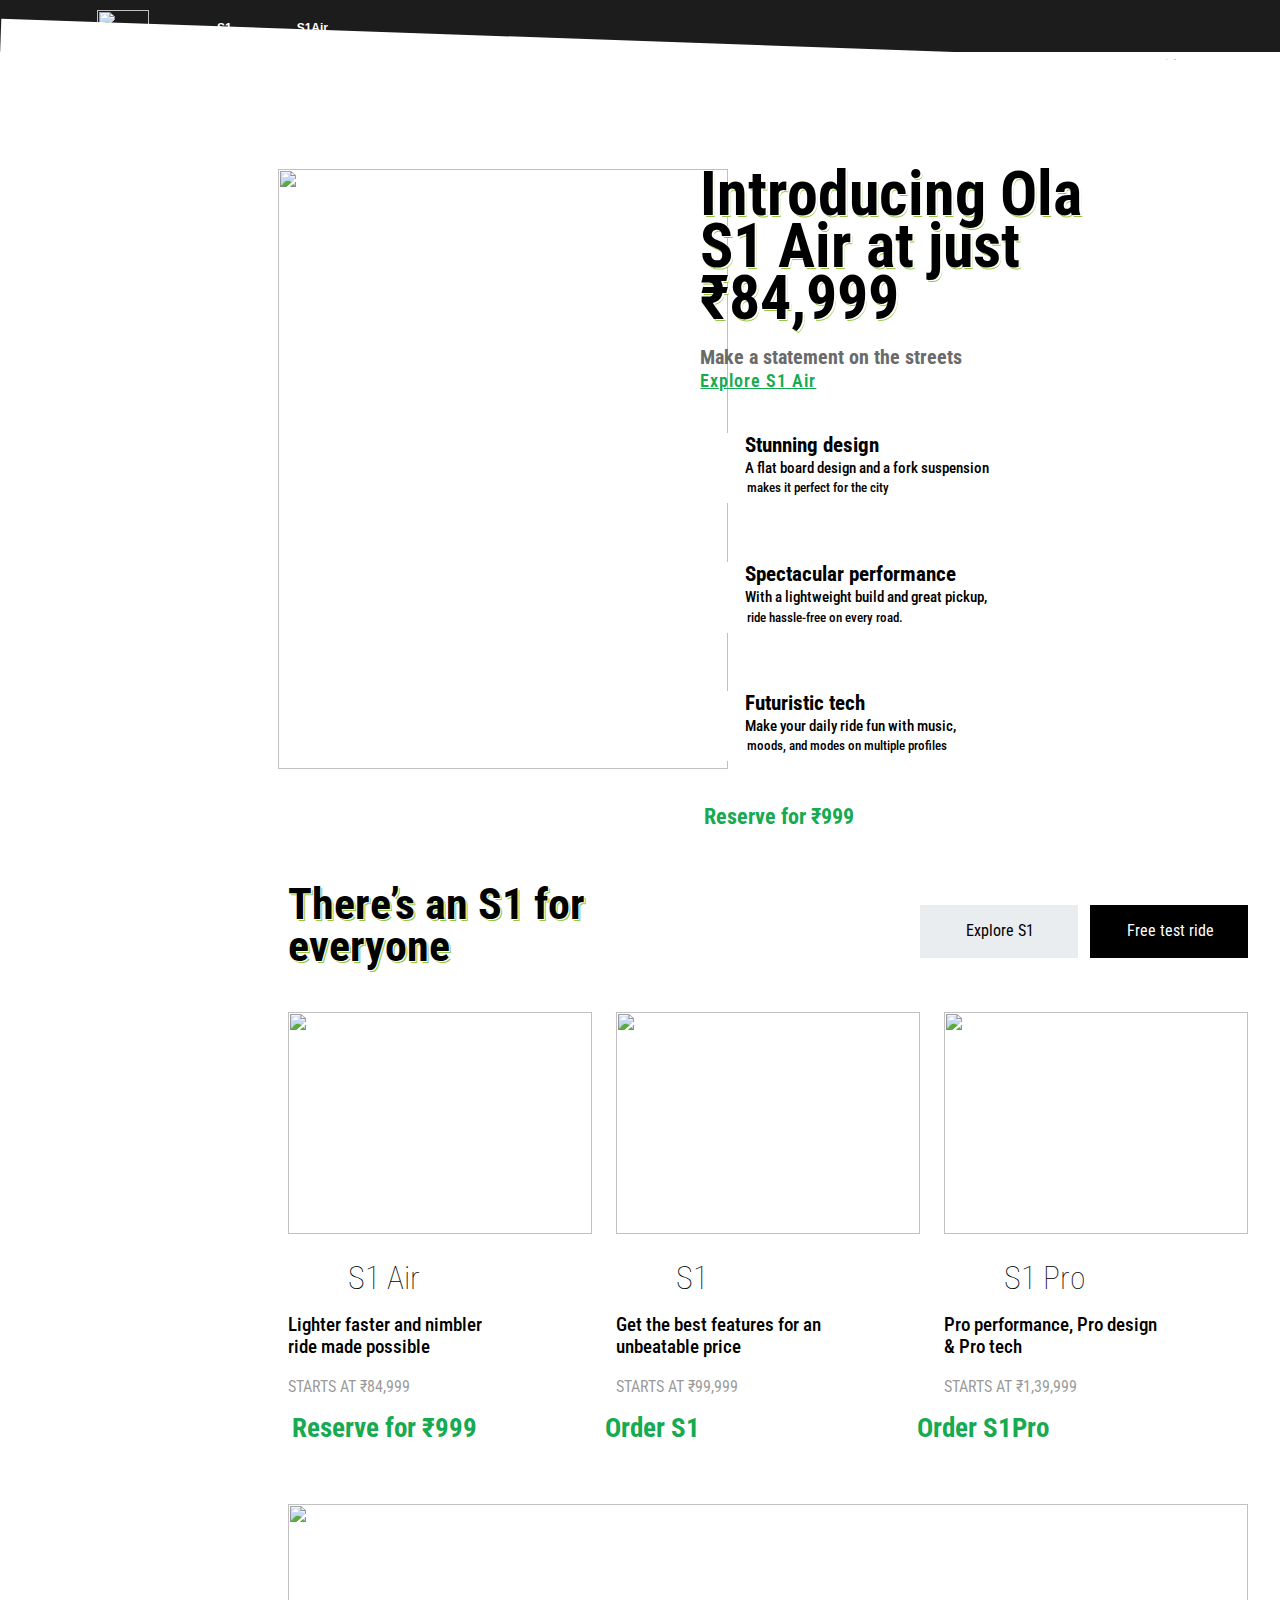
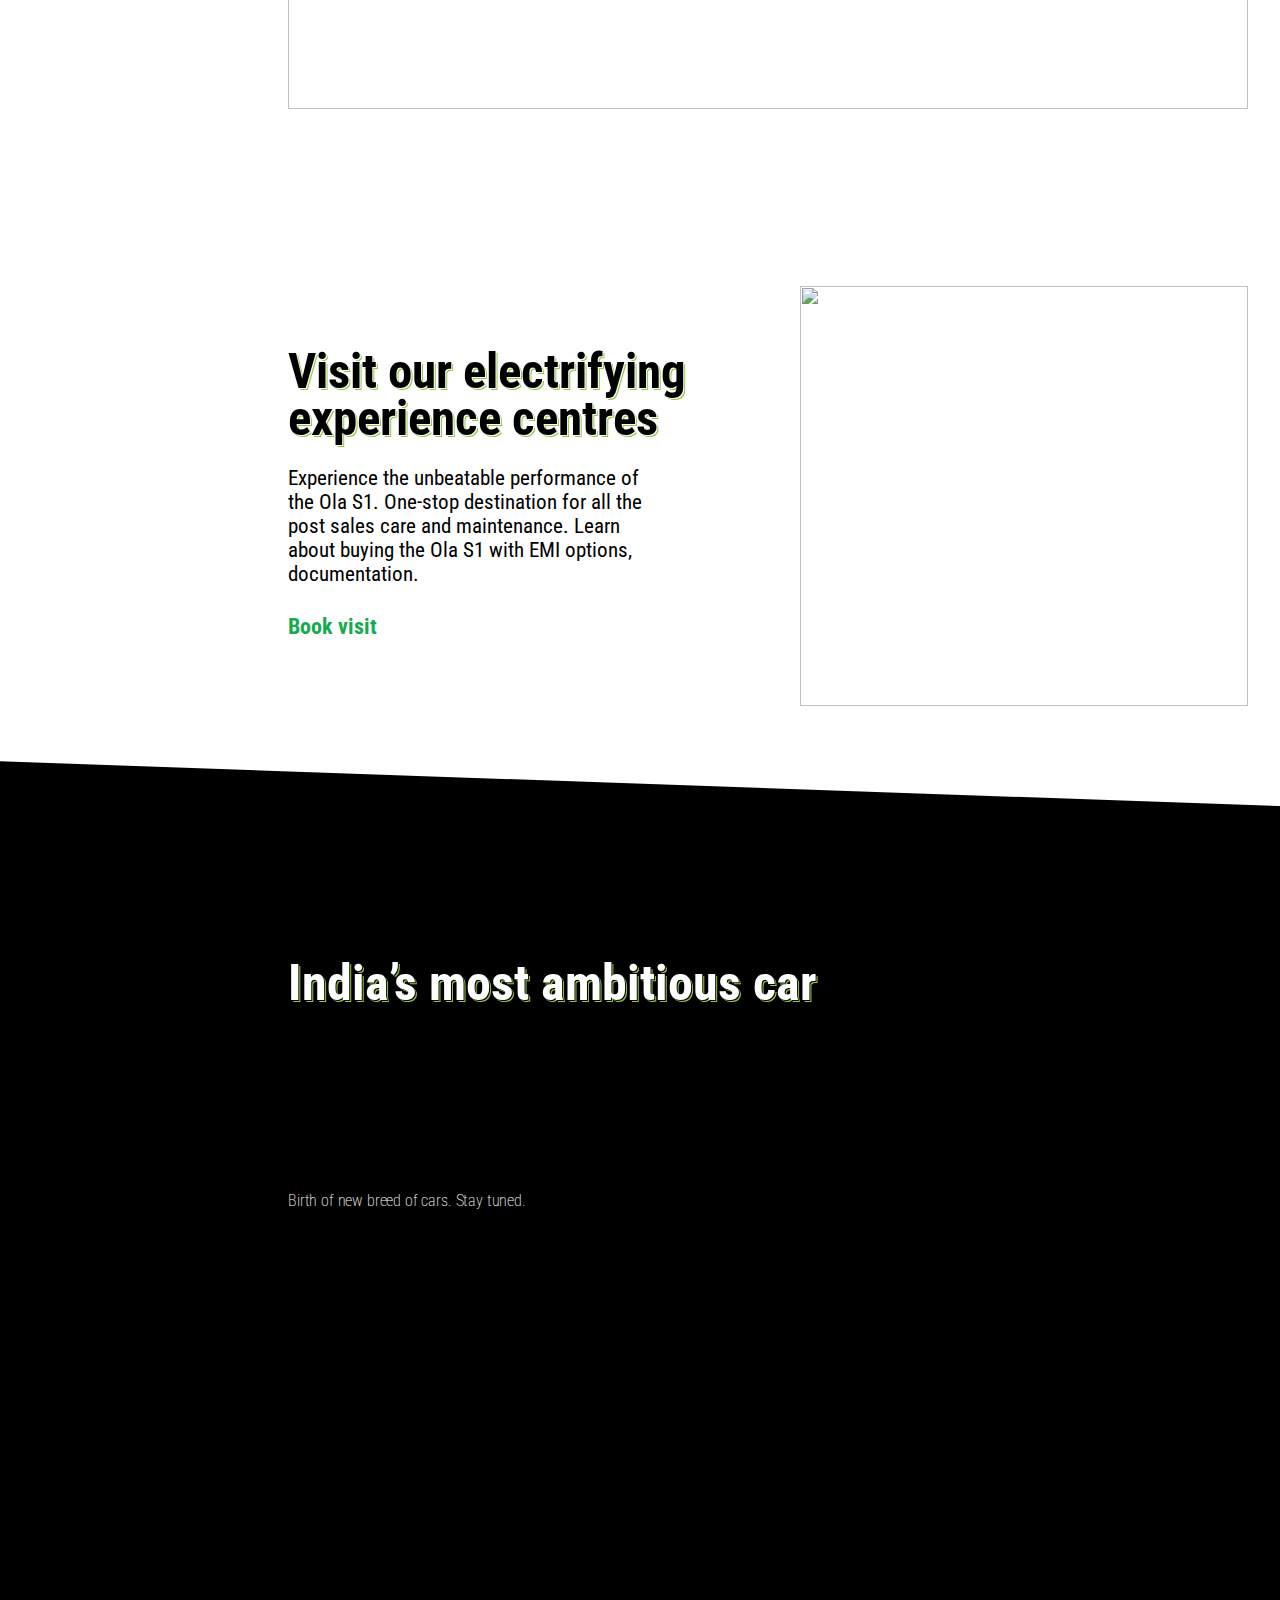
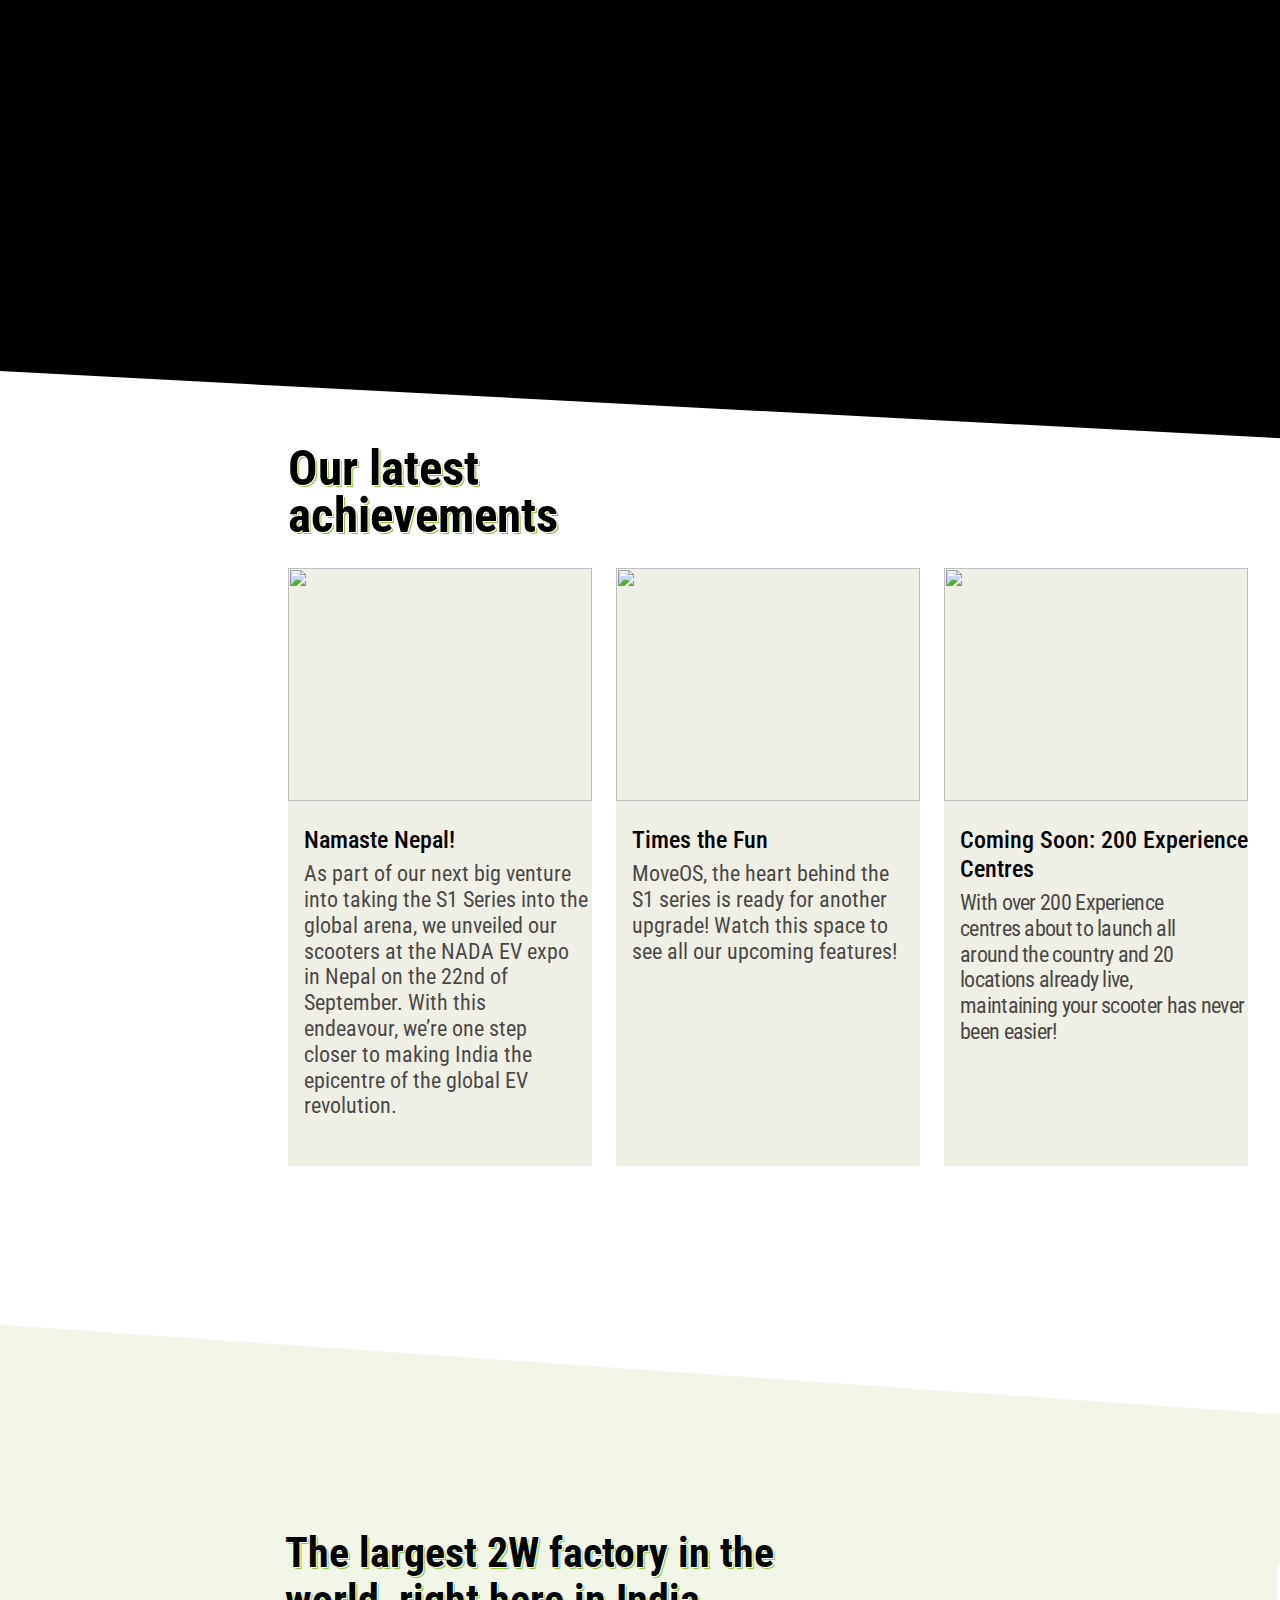
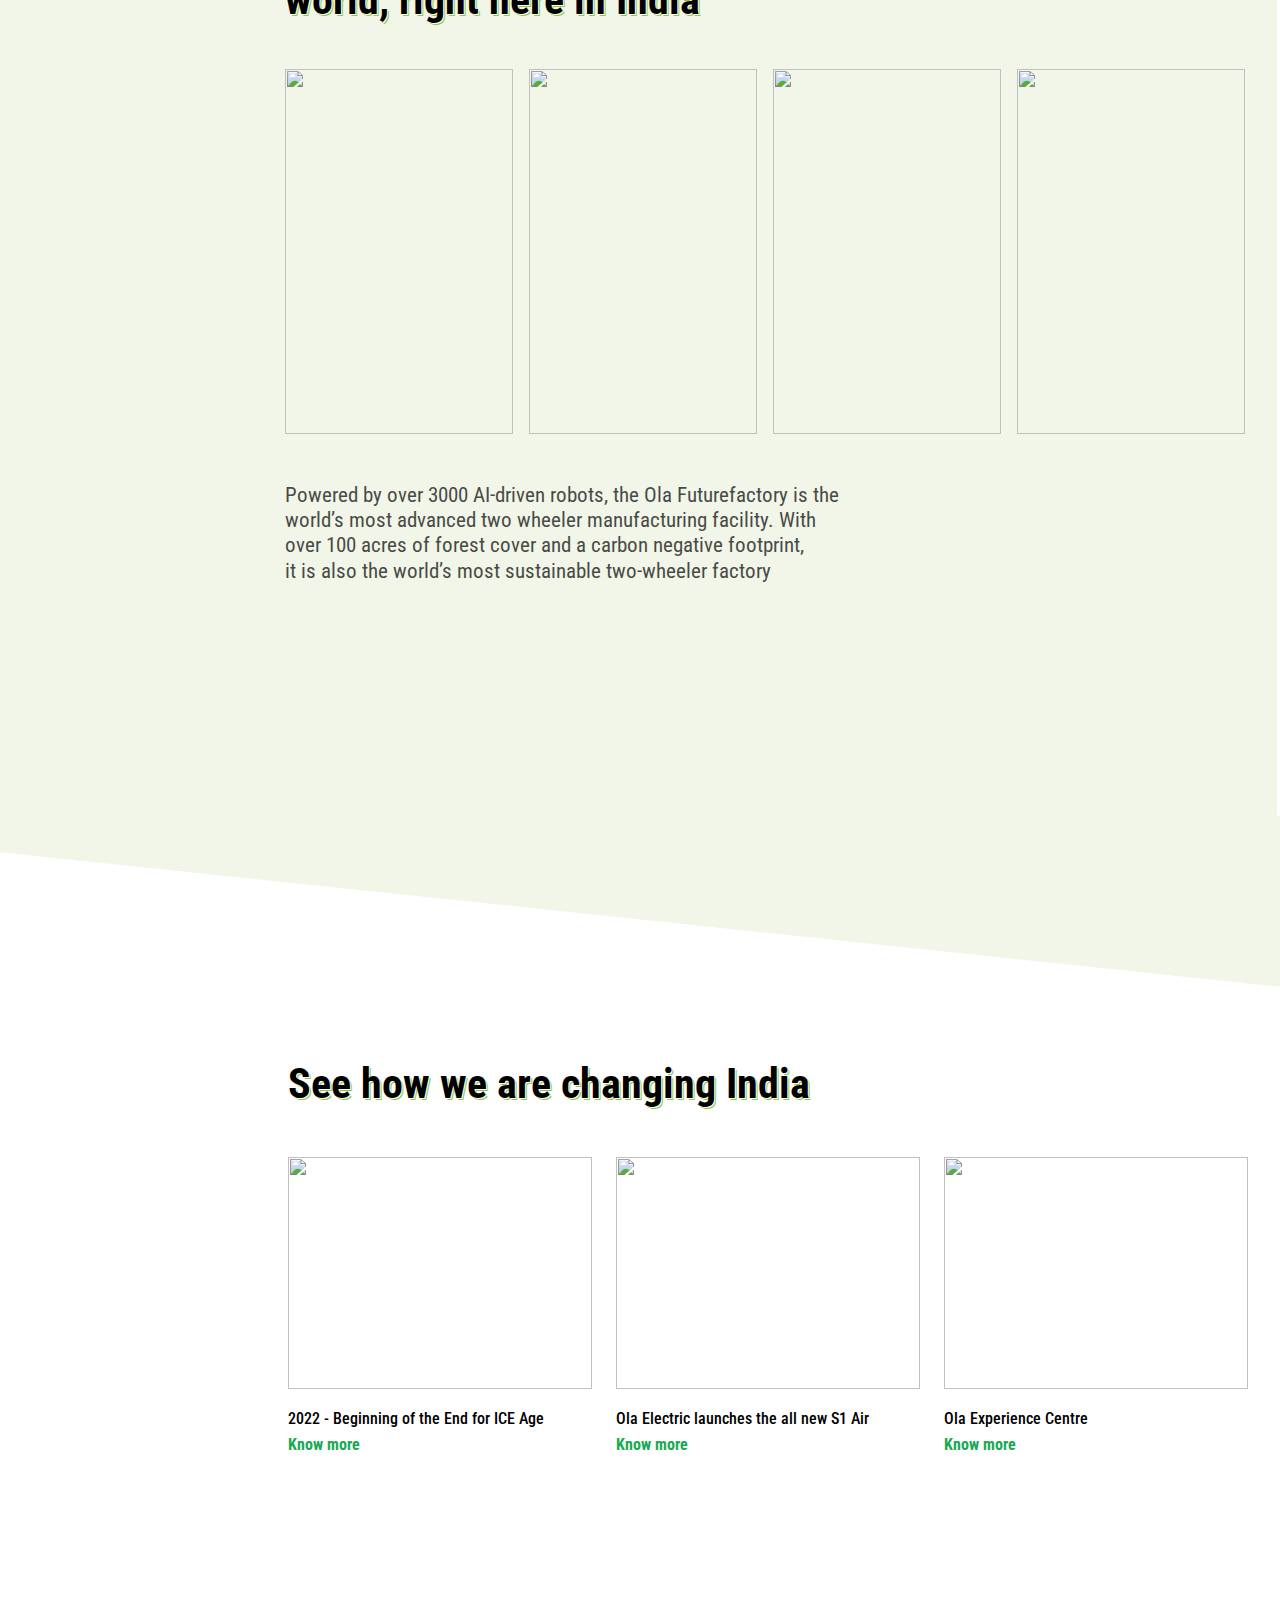
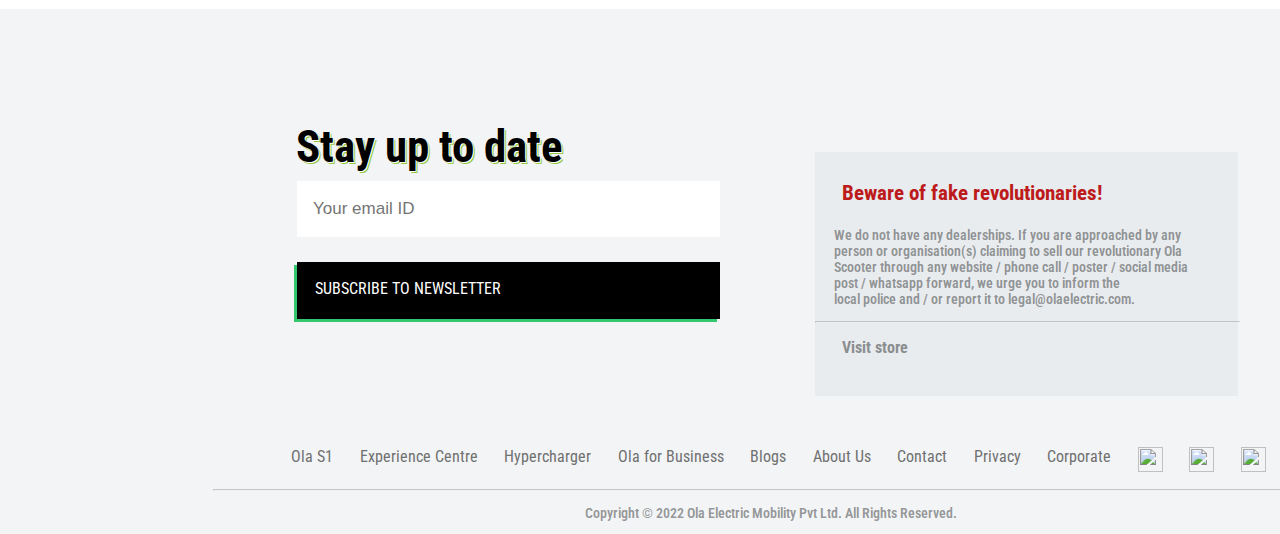
==== index.html @ 6c06d711 "Update and rename website.html to index.html" ====
<!DOCTYPE html>
<html lang="en">
<head>
    <meta charset="UTF-8">
    <meta http-equiv="X-UA-Compatible" content="IE=edge">
    <meta name="viewport" content="width=device-width, initial-scale=1.0">
    <title>Ola Electric:cloned</title>
    <link rel="icon" type="image/x-icon" href="https://olaelectric.com/favicon.png">
    <link rel="stylesheet" href="styles.css">
    <link rel="preconnect" href="https://fonts.googleapis.com"><link rel="preconnect" href="https://fonts.gstatic.com" crossorigin><link href="https://fonts.googleapis.com/css2?family=Roboto+Condensed&display=swap" rel="stylesheet">

</head>
<body>
    <div class="header">
        <div class="headright">
            <div class="logo">
                <img id="logoimg" src="https://d34kmefuuy0be0.cloudfront.net/ev_assets/ola_logo_light_f6fa846589.svg" alt="">
            </div>
            <div class="variant">
                <div class="s1">
                        <button class="bts1">S1</button>
                </div>
                <div class="s1air">
                    <button class="bts1air" >S1Air</button>
                </div>

            </div>
        </div>
        <div class="hdleft">
            <div>
                <div class="rightbtns">
                    <button class="expbutton">Experience Centre </button>
                    <button class="tstridebt">Free test ride </button>
                </div>
                <div class="imgslctdiv">
                    <img class="imgslct" src="https://d34kmefuuy0be0.cloudfront.net/ev_assets/Hamburger_scrolled_state_fcaa77310b.svg" alt="">
                </div>
            </div>
         </div>
    </div>
    <section>
            <div class="mainimgdiv">
                <img id="mainimg" src="https://cdn.olaelectric.com/sites/evdp/pages/gen2/gen2_banner_v3.webp" alt="">
            </div>
   </section>
            <div class="witblock">
                <div class="whitecurve">
                </div>
            </div>

   <section class="ftrscn">

            <div class="featureimg">
                  <img class="imgs1" src="https://d34kmefuuy0be0.cloudfront.net/ev_assets/image_28221_bce59aaee4.webp" alt="">
            </div>

            <div class="ftrcontents">
                <div class="ftrctnthd">
                    <h1>Introducing Ola S1 Air at just ₹84,999</h1>
                </div>
                <div class="quotediv">
                    <h3 class="quote">Make a statement on the streets</h3>
                </div>
                <div class="expdiv">
                    <a class="exp" href="">Explore S1 Air</a>
                </div>
                <div class="divstun">
                    <h3 class="stun">Stunning design</h3>
                    <h5 class="stun1">A flat board design and a fork suspension</h5>
                    <h5 class="stun2">makes it perfect for the city</h5>
                </div>
                <div class="divspec">
                    <h3 class="stun">Spectacular performance</h3>
                    <h5 class="stun1">With a lightweight build and great pickup,</h5>
                    <h5 class="stun2">ride hassle-free on every road.</h5>
                </div>
                <div class="divfut">
                    <h3 class="stun">Futuristic tech</h3>
                    <h5 class="stun1">Make your daily ride fun with music,</h5>
                    <h5 class="stun2">moods, and modes on multiple profiles</h5>
                </div>
                <h3 class="rsrv">Reserve for ₹999</h3>
                <img class="arr" src="https://olaelectric.com/_next/static/media/RightArrowGreen.343ade74.svg" alt="">
            </div>
   </section>

    <div class="space"></div>
    <section>
        <div class="allmodels">
            <div class="allmdup">
                <div class="allmodhd">
                    <h1 class="allmdh1">There’s an S1 for
                        everyone</h1>
                </div>
                <div class="allmdbtns">
                    <div class="exbtn"><p class="expp">Explore S1</p></div>
                    <div class="frbtn"><p class="frp">Free test ride</p></div>
                </div>
            </div>  
                <div class="allmodsec">
                   <div class="s11">
                        <img class="s11img" src="https://d34kmefuuy0be0.cloudfront.net/ev_assets/compare_Full_S1_Air_f61b4e7fcd.webp" alt="">
                        <img style="float: left; margin-top: 24px;" src="https://d34kmefuuy0be0.cloudfront.net/ev_assets/logo_dark_70760c0b6a.svg" alt="">
                        <h1 style="margin-left: 60px;font-weight: 100;font-family: 'Roboto Condensed', sans-serif;font-style: normal;">S1 Air</h1>
                        <h3 style="font-family:'Roboto Condensed', sans-serif;font-style: normal;margin-top: -5px;font-weight: 500;">Lighter faster and nimbler <br> ride made possible</h3>
                        <p style="opacity: .4;">STARTS AT ₹84,999</p>
                   </div> 
                   <div class="s12">
                            <img class="s12img" src="https://d34kmefuuy0be0.cloudfront.net/ev_assets/optimised-images/Ola_S1_ccad4fef85%201.webp" alt="">
                            <img style=" float: left; margin-top: 24px;" src="https://d34kmefuuy0be0.cloudfront.net/ev_assets/logo_dark_70760c0b6a.svg" alt="">
                            <h1 style="margin-left: 60px;font-weight: 100;font-family: 'Roboto Condensed', sans-serif;font-style: normal;">S1</h1>
                            <h3 style="font-family:'Roboto Condensed', sans-serif;font-style: normal;margin-top: -5px;font-weight: 500;">Get the best features for an<br> unbeatable price</h3>
                            <p style="opacity: .4;">STARTS AT ₹99,999</p>
                    </div> 
                   <div class="s13">
                        <img class="s13img" src="https://d34kmefuuy0be0.cloudfront.net/ev_assets/optimised-images/Advanced_ola_s1_pro_ee0e04ca2f.webp" alt="">
                        <img style="float: left;margin-top: 24px;" src="https://d34kmefuuy0be0.cloudfront.net/ev_assets/logo_dark_70760c0b6a.svg" alt="">
                        <h1 style="margin-left: 60px;font-weight: 100;font-family: 'Roboto Condensed', sans-serif;font-style: normal;">S1 Pro</h1>
                        <h3 style="font-family:'Roboto Condensed', sans-serif;font-style: normal;margin-top: -5px;font-weight: 500;">Pro performance, Pro design<br> & Pro tech</h3>
                        <p style="opacity: .4;">STARTS AT ₹1,39,999</p>
                    </div>
                </div>  

                <div style="float: left; margin-top:-36px;font-family:'Roboto Condensed', sans-serif;font-style: normal;">
                    <h3 style="font-size: 27px;" class="rsrv">Reserve for ₹999</h3>
                    <img class="arr" src="https://olaelectric.com/_next/static/media/RightArrowGreen.343ade74.svg" alt="">
                </div>
                <div style="margin-left: 121px;margin-top:-36px;float: left;font-family:'Roboto Condensed', sans-serif;font-style: normal;">
                    <h3 style="font-size: 27px;" class="rsrv">Order S1</h3>
                    <img class="arr" src="https://olaelectric.com/_next/static/media/RightArrowGreen.343ade74.svg" alt="">
                </div>
                <div style="margin-left: 210px;margin-top:-36px;float: left;font-family:'Roboto Condensed', sans-serif;font-style: normal;">
                    <h3 style="font-size: 27px;" class="rsrv"> Order S1Pro</h3>
                    <img class="arr" src="https://olaelectric.com/_next/static/media/RightArrowGreen.343ade74.svg" alt="">
                </div>
                <div class="sallmod">
                    <img class="imglsallmod" src="https://d34kmefuuy0be0.cloudfront.net/ev_assets/blog_Strip.webp" alt="">
                </div>
        </div>
    </section>
    <section>
        <div class="centers">
            <div class="centersabt">
                <h1 class="allmdh1" style="margin-top: 62px;font-size: 49px;line-height: 47px;">Visit our electrifying
                     experience centres</h1>
                     <p style="font-family:'Roboto Condensed', sans-serif;font-style: normal ; font-size: 21px;margin-top: -9px;" class="ElectrifyingCentres_desc__GcnvE">Experience the unbeatable performance of <br> the Ola S1. One-stop destination for all the <br> post sales care and maintenance. Learn <br> about buying the Ola S1 with EMI options,<br> documentation.</p>
                   <div style="margin-left: -4px;margin-top:-36px;float: left;font-family:'Roboto Condensed', sans-serif;font-style: normal;">
                        <h3 style="font-size: 22px;" class="rsrv"> Book visit</h3>
                        <img class="arr" src="https://olaelectric.com/_next/static/media/RightArrowGreen.343ade74.svg" alt="">
                    </div>

            </div>
            <div class="centersimg">
                <img class="centersimg1" src="https://d34kmefuuy0be0.cloudfront.net/ev_assets/image_28165_836f17a5d2.webp" alt="">
            </div>
        </div>
    </section>
   
<div style="width: 102%;
height: 100px;
background-color: black;
transform: rotate(2deg);
margin-top: 78px;
margin-left: -5px;"></div>

<section >
        <div class="sec-9">
        <div class="sec-9-bdy">
            <div class="sec-9-hd">
                <h1 class="allmdh1" style="color: #fff;
    text-shadow: 1.152px 1.152px 0 #000, 1.728px 1.728px 0 #92c83e;margin-top: 0px;font-size: 50px;line-height: 47px;">India’s most ambitious car</h1>

            </div>
            <video muted autoplay loop style="width: 960px;" src="https://cdn.olaelectric.com/sites/evdp/video/Home_car_film_v2.mp4"></video>
            <p style="
            font-weight: 200;
            font-size: 16px;
            margin-top: 28px;
            line-height: 120%;
            letter-spacing: -0.01em;
            color: rgb(255, 255, 255);">Birth of new breed of cars. Stay tuned.</p>

        </div>
        </div>
    </section>
    <div style="width: 102%;
    height: 100px;
    background-color: black;
    transform: rotate(3deg);
    margin-top: -40px;
    margin-left: -5px;"></div>

    <section>
        <div class="sec-10">
            <div class="sec-10-min">
                <div class="sec-10-hd">
                    <h1 class="allmdh1" style="margin-top: 0px;font-size: 49px;line-height: 47px;">Our latest achievements</h1>


                </div>
                <div class="sec-10-bx1">
                    <img style="width: 304px;
                    height: 233.5px;" src="https://d34kmefuuy0be0.cloudfront.net/ev_assets/achievement1.webp" alt="">


                    <div  style="margin-top: 24px;
                    
                    width: 304px;
                    height: 316px;
                    margin-left: 16px;
                   " class="sec-7-cnt-box1">
                        <p style="font-size: 24px;font-weight: 500;margin-top: -3px;line-height: 120%;">Namaste Nepal!</p>
                        <div style="width: 385px; height: 48px;margin-top: -18px;">
                        <p style="color: rgb(0, 0, 0);opacity: 0.7;margin: 0px;font-weight: 400;font-size: 21.5px;line-height: 120%;">As part of our next big venture <br>into taking the S1 Series into the<br> global arena, we unveiled our<br> scooters at the NADA EV expo<br> in Nepal on the 22nd of<br> September. With this<br> endeavour, we’re one step<br> closer to making India the<br> epicentre of the global EV<br> revolution.</p>
                        </div>
                   </div>
                </div>
                <div style="margin-left: 24px;" class="sec-10-bx1">
                    <img style="width: 304px;
                    height: 233.5px;" src="https://d34kmefuuy0be0.cloudfront.net/ev_assets/move_OS3.webp" alt="">
                    <div  style="margin-top: 24px;
                    width: 304px;
                    height: 316px;
                    margin-left: 16px;
                    " class="sec-7-cnt-box1">
                        <p style="font-size: 24px;font-weight: 500;margin-top: -3px;line-height: 120%;">Times the Fun</p>
                        <div style="width: 385px; height: 48px;margin-top: -18px;">
                        <p style="color: rgb(0, 0, 0);opacity: 0.7;margin: 0px;font-weight: 400;font-size: 21.5px;line-height: 120%;">MoveOS, the heart behind the<br>S1 series is ready for another<br>upgrade! Watch this space to<br>see all our upcoming features!</p>
                        </div>
                   </div>

                </div>

                <div style="margin-left: 24px;" class="sec-10-bx1">
                    <img style="width: 304px;
                    height: 233.5px;" src="https://d34kmefuuy0be0.cloudfront.net/ev_assets/achievement2.webp" alt="">
                    <div  style="margin-top: 24px;
                    margin-left: 24px;
                    width: 304px;
                    height: 316px;
                    margin-left: 16px;
                    " class="sec-7-cnt-box1">
                        <p style="font-size: 24px;font-weight: 500;margin-top: -3px;line-height: 120%;">Coming Soon: 200 Experience Centres</p>
                        <div style="width: 385px; height: 48px;margin-top: -18px;">
                        <p style="color: rgb(0, 0, 0);opacity: 0.7;margin: 0px;font-weight: 400;font-size: 21.5px;line-height: 120%;letter-spacing: -0.7px;">With over 200 Experience<br>centres about to launch all<br>around the country and 20<br>locations already live,<br> maintaining your scooter has never<br> been easier!</p>
                        </div>
                   </div>
                </div>
            </div>

        </div>
    </section>
    <div style="width: 102%;
    height: 150px;
    background-color: rgb(241, 246, 233);
    transform: rotate(4deg);
    margin-top: 120px;
    margin-left: -9px;"></div>
<section>
    <div class="sec-12">
        <div class="sec-12-min">
            <div class="sec-12-hd">
                <h1 class="allmdh1" style="margin-top: 0px;font-size: 42px;line-height: 47px;">The largest 2W factory in the world, right here in India</h1>

            </div>
            <div class="sec-12-img">
                <img style="float: left;width: 228px;height: 365px;margin-top: 16px;" src="https://d34kmefuuy0be0.cloudfront.net/ev_assets/optimised-images/home_future1_7.webp" alt="">
                <img style="margin-left: 16px; float: left;width: 228px;height: 365px;margin-top: 16px;" src="https://d34kmefuuy0be0.cloudfront.net/ev_assets/optimised-images/home_future2_8.webp" alt="">
                <img style="margin-left: 16px; float: left;width: 228px;height: 365px;margin-top: 16px;" src="https://d34kmefuuy0be0.cloudfront.net/ev_assets/optimised-images/home_future3_9.webp" alt="">
                <img style="margin-left: 16px; float: left;width: 228px;height: 365px;margin-top: 16px;" src="https://d34kmefuuy0be0.cloudfront.net/ev_assets/optimised-images/FF_3_1b.webp" alt="">
            </div>
            <div style="margin-top: -4px;width: 576px;height: 160px;">
                <p style="color: rgb(0, 0, 0);opacity: 0.7;margin-top: 25px;
                float: left;font-weight: 400;font-size: 21px;line-height: 120%;">Powered by over 3000 AI-driven robots, the Ola Futurefactory is the<br>world’s most advanced two wheeler manufacturing facility. With<br> over 100 acres of forest cover and a carbon negative footprint,<br> it is also the world’s most sustainable two-wheeler factory</p>

            </div>
    </div>
</section>
<div style="width: 102%;
height: 170px;
background-color: rgb(241, 246, 233);
transform: rotate(6deg);
margin-top: -80px;
margin-left: -13px;"></div>

<section>
    <div class="sec-13">
        <div class="sec-13-hd">
            <h1 class="allmdh1" style="margin-top: 0px;font-size: 42px;line-height: 47px;">See how we are changing India</h1>

        </div>
        <div class="sec-13-min">
            <div class="sec-13-bx">
                <img style="width: 304px;height: 232px;" src="https://d34kmefuuy0be0.cloudfront.net/ev_assets/refer4x_Desktop_Webp_png_1d697809d1.webp?updated_at=2022-12-03T16:12:41.601Z" alt="">
                <div style="width: 304px;height: 19px;">
                    <p style="font-style: normal;
                    font-weight: 500;
                    font-size: 16px;
                    line-height: 120%;
                    margin-top: 16px;">2022 - Beginning of the End for ICE Age</p>

                </div>
                <div style="margin-left: -4px;margin-top:-36px;float: left;font-family:'Roboto Condensed', sans-serif;font-style: normal;">
                    <h3 style="font-size: 16px;" class="rsrv">Know more</h3>
                    <img style="margin-top: 49px;
                    margin-left: 5px;
                    width: 15px;" class="arr" src="https://olaelectric.com/_next/static/media/RightArrowGreen.343ade74.svg" alt="">
                </div>


            </div>
            <div style="margin-left: 24px;" class="sec-13-bx">
                <img style="width: 304px;height: 232px;" src="https://d34kmefuuy0be0.cloudfront.net/ev_assets/ola_s1_air_launched_1536x864_ce557203ac.webp" alt="">
                <div style="width: 304px;height: 19px;">
                    <p style="font-style: normal;
                    font-weight: 500;
                    font-size: 16px;
                    line-height: 120%;
                    margin-top: 16px;">Ola Electric launches the all new S1 Air</p>

                </div>
                <div style="margin-left: -4px;margin-top:-36px;float: left;font-family:'Roboto Condensed', sans-serif;font-style: normal;">
                    <h3 style="font-size: 16px;" class="rsrv">Know more</h3>
                    <img style="margin-top: 49px;
                    margin-left: 5px;
                    width: 15px;" class="arr" src="https://olaelectric.com/_next/static/media/RightArrowGreen.343ade74.svg" alt="">
                </div>


            </div>
            <div style="margin-left: 24px;" class="sec-13-bx">
                <img style="width: 304px;height: 232px;" src="https://d34kmefuuy0be0.cloudfront.net/ev_assets/C0032_T01_1_8a10071c8e.webp" alt="">
                <div style="width: 304px;height: 19px;">
                    <p style="font-style: normal;
                    font-weight: 500;
                    font-size: 16px;
                    line-height: 120%;
                    margin-top: 16px;">Ola Experience Centre</p>

                </div>
                <div style="margin-left: -4px;margin-top:-36px;float: left;font-family:'Roboto Condensed', sans-serif;font-style: normal;">
                    <h3 style="font-size: 16px;" class="rsrv">Know more</h3>
                    <img style="margin-top: 49px;
                    margin-left: 5px;
                    width: 15px;" class="arr" src="https://olaelectric.com/_next/static/media/RightArrowGreen.343ade74.svg" alt="">
                </div>
            </div>
        </div>
    </div>
</section>
  <section>
        <div class="downdiv">
            <img style="margin-left: -943px;
            margin-top: 44px;
            width: 28px;" src="https://d34kmefuuy0be0.cloudfront.net/ev_assets/Ola_logo_dark_2990a9a160.svg" alt="">

        <div style="width: 423px;height: 276.2px;margin-left: 297px;float: left;margin-top: 116px;">
            <h1 class="allmdh1" style="margin-top: 0px;font-size: 45px;line-height: 44px;margin-left: -1px;">Stay up to date</h1> 
            <input type="email"placeholder="Your email ID" style="color: #707070;background: #fff;border: 0px solid #0b0a0a;width: 405px;height: 54px;margin-top: -19px;font-size: 17px;padding-left: 16px;border-color: rgb(133, 133, 133);">   

            <div class="nwsltr">
            <p style="margin-left: 18px;">SUBSCRIBE TO NEWSLETTER</p>
            </div>
            </div>
            <div style="width: 423px;height: 244.2px;background-color: aqua;margin-top: 143px;margin-left: 95px;float: left;background: #e8ecef;">
                <p style="font-family: 'Roboto Condensed', sans-serif;font-family: 'Roboto Condensed', sans-serif;
                font-weight: 700;
                margin-left: 27px;
                margin-top: 29px;
                color: #bd1b1b;
                font-size: 21px;">Beware of fake revolutionaries!</p>
               <p style=" font-family: 'Roboto Condensed', sans-serif;
                font-style: normal;
                margin-top: 22px;
                margin-left: 19px;
                font-size: 14px;
                color: rgba(0,0,0,.4);
                
                font-weight: 600;font-family: 'Roboto Condensed', sans-serif;font-style: normal;">We do not have any dealerships. If you are approached by any <br> person or organisation(s) claiming to sell our revolutionary Ola <br> Scooter through any website / phone call / poster / social media <br> post / whatsapp forward, we urge you to inform the <br> local police and / or report it to legal@olaelectric.com.

                </p>
                <hr style="width: 100%;
                opacity: 0.5;
                background-color: rgba(0,0,0,.12);">
                <div style="margin-left: 23px;margin-top:-36px;float: left;font-family:'Roboto Condensed', sans-serif;font-style: normal;">
                    <h3 style="color: #8b8e8f;
                    font-size: 16px;" class="rsrv"> Visit store</h3>
                    <img style="  width: 15px;
                    margin-top: 49px;" class="arr" src="https://d34kmefuuy0be0.cloudfront.net/ev_assets/Arrow_Right_b65b2af5c9.svg" alt="">
                </div>
            </div>
        </div>
    </section>
    <section style="margin-top: -21px;background-color: #f2f4f6;">
        <div class="ft1">
            <img style="float: left;" src="https://d34kmefuuy0be0.cloudfront.net/ev_assets/Ola_logo_dark_2990a9a160.svg" alt="">
            <div style="margin-left: 70px;" class="ftrl"><a style=" text-decoration: none;color: #707070;" href="/s1">Ola S1</a></div>
            <div class="ftrl"><a style=" text-decoration: none;color: #707070;"href="/s1">Experience Centre</a></div>
            <div class="ftrl"><a style=" text-decoration: none;color: #707070;"href="/s1">Hypercharger</a></div>
            <div class="ftrl"><a style=" text-decoration: none;color: #707070;"href="/s1">Ola for Business</a></div>
            <div class="ftrl"><a style=" text-decoration: none;color: #707070;"href="/s1">Blogs</a></div>
            <div class="ftrl"><a style=" text-decoration: none;color: #707070;"href="/s1">About Us</a></div>
            <div class="ftrl"><a style=" text-decoration: none;color: #707070;"href="/s1">Contact</a></div>
            <div class="ftrl"><a style=" text-decoration: none;color: #707070;"href="/s1">Privacy</a></div>
            <div class="ftrl"><a style=" text-decoration: none;color: #707070;"href="/s1">Corporate</a></div>
            <div class="ft1img ftrl"><img style="height: 25px; width: 25px;" src="https://d34kmefuuy0be0.cloudfront.net/ev_assets/Group_1_d1862412e0.png" alt=""></div>
            <div class="ft1img ftrl"><img style="height: 25px; width: 25px;"src="https://d34kmefuuy0be0.cloudfront.net/ev_assets/Vector_1_8c88f010ed.png" alt=""></div>
            <div class="ft1img ftrl"><img style="height: 25px; width: 25px;"src="https://d34kmefuuy0be0.cloudfront.net/ev_assets/Vector_2_65b111c45e.png" alt=""></div>
        </div>
        <div style="width: 1112px;height: 44.200px;margin-left: 213px;">
            <hr style="width: 100%;
            opacity: 0.5;
            background-color: rgba(0,0,0,.12);">
            <p style=" font-family: 'Roboto Condensed', sans-serif;
            font-style: normal;
            margin-left: 372px;
            font-size: 14px;
            color: rgba(0,0,0,.4);
            
            font-weight: 600;font-family: 'Roboto Condensed', sans-serif;font-style: normal;">Copyright © 2022 Ola Electric Mobility Pvt Ltd. All Rights Reserved.

            </p>
        </div>
    </section>
</body>
</html>
---- styles.css ----
.header
{
    width: 100%;
    height: 52px;
    background-color: #1c1c1c;;
}
body
{
    margin: 0px;
}
.logo
{
    margin-left: 97px;
    float: left;
}
#logoimg{
    margin-top: 10px;
    width: 52px;

    height: 32px;

}
.variant
{
        float: left;
        margin-left: 62px;
        margin-top: 17px;
}
.s1
{
    float: left;
}
.s1air
{
    float: left;
}
.bts1
{
    color:white;
    border: none;
    background: none;
    font-size: 12px;
    font-weight: bold;

}
.bts1air
{
        color: white;
        border: none;
        background: none;
        margin-left: 53px;
        font-size: 12px;
        font-weight: bold;

}
.expbutton
{
        color:white;
        border: none;
        background: none;
        font-size: 13px;
        font-weight: bold;
}
.tstridebt{
        color:#32c86e;
        border: none;
        background: none;
        font-size: 13px;
        margin-left: 55px;
        font-weight: bold;

}
.hdleft
{
        float: left;
        margin-top: 17px;
        margin-left: 762px;

}
.imgslctdiv{
    float: left;
    margin-left: 39px;
    margin-top: -11px;
}

.rightbtns
{   

    float: left;
}
.mainimgdiv
{
width: 100%;

}
#mainimg
{
    width: 100%;
}
.featureimg
{
    width: 48%;
    background:white;
    float: left;

}
.whitecurve
{
    margin-top: -30px;
    width: 100%;
    height: 53px;
    background-color: white;
    transform: rotate(2deg);
}
.witblock
{height: 20px;}
.ftrscn
{
    margin-top: 111px;
}
.imgs1
{
    width: 450px;
    margin-left: 278px;
    margin-top: -3px;
    height: 600px;


}
.ftrcontents
{     font-family: 'Roboto Condensed', sans-serif;font-style: normal;

    width: 434px;
    margin-top: -3px;
    height: 600px;
    float: left;
    margin-left: 86px;
}
.ftrctnthd
{
    font-family: 'Roboto Condensed', sans-serif;font-style: normal;

    font-size: 31px;
    margin-top: -43px;
    line-height: 52px;

    color: #000;
    text-shadow: 1.152px 1.152px 0 #fff, 1.728px 1.728px 0 #92c83e;

}
.quotediv
{
    margin-top: -20px;
}
.quote
{
    font-family: 'Roboto Condensed', sans-serif;font-style: normal;
    color: #6a6a6a;
    font-size: 20px;
}
.exp
{
    font-family: 'Roboto Condensed', sans-serif;font-style: normal;
    font-size: 18px;
    font-weight: 600;
    letter-spacing: 1px;    
    color: #16aa51!important;

}
.expdiv
{
margin-top: -19px;
}
.divstun{
    font-family: 'Roboto Condensed', sans-serif;font-style: normal;
    margin-left: 4.5px;
    margin-top: 42px;
    width: 425px;
    height: 70.400px;
    background-color: white;
}
.divspec{
    font-family: 'Roboto Condensed', sans-serif;font-style: normal;
    margin-left: 4.5px;
    margin-top: 59px;
    width: 425px;
    height: 70.400px;
    background-color: white;
}
.divfut{
    font-family: 'Roboto Condensed', sans-serif;font-style: normal;
    margin-left: 4.5px;
    margin-top: 58px;
    width: 425px;
    height: 70.400px;
    background-color: white;
}
.stun
{
    font-family: 'Roboto Condensed', sans-serif;font-style: normal;
    padding-left: 40px;
    font-size: 21px;

}
.stun1{
    margin-left: 40px;
    margin-top: -19px;
    font-size: 15px;
    font-weight: 500;
    letter-spacing: 0px;
}
.stun2
{
    margin-left: 42px;
    margin-top: -22px;
    font-weight: 500;
}
.rsrv
{   float: left;
    margin-top: 43px;
    margin-left: 4px;
    font-size: 22px;
    color: #16aa51;
}
.arr
{
    margin-top: 51px;
    margin-left: 3px;
    width: 20px;
}
.space
{   background-color: white;
    width: 100%;
    height: 681.688px;
}
.allmodels
{

    width: 960px;
    height: 863.688px;  
    margin-left: 288px;
}

.allmodhd
{

    width: 450px;
    height: 99.83px;
}
.allmdh1{

    font-family: 'Roboto Condensed', sans-serif;font-style: normal;

    font-size: 44px;

    line-height: 42px;


    text-shadow: 1.152px 1.152px 0 #fff, 1.728px 1.728px 0 #92c83e;

}
.allmdbtns
{   
    width: 328px;
    height: 53px;
    margin-left: 632px;
    margin-top: -78px;
}
.exbtn
{
    background-color: rgb(234, 237, 240);
float: left;
width: 158px;
height: 53px;
font-family: 'Roboto Condensed', sans-serif;font-style: normal;
}
.frbtn
{   width: 158px;
    height: 53px;
    float: left;
    color: white;
    background-color:black;
    margin-left: 12px;
    font-family: 'Roboto Condensed', sans-serif;font-style: normal;
}
.expp
{
    margin-left: 46px;
}
.frp
{    margin-left: 37px;}
.allmodsec
{

    width: 960px;
    height: 393.200px;
    margin-top: 54px;
}
.s11
{

    width: 304px;
    height: 393.200px;
    float: left;
    font-family: 'Roboto Condensed', sans-serif;font-style: normal;
}
.s12
{

    width: 304px;
    height: 393.200px;
    float: left;
    margin-left: 24px;
    font-family: 'Roboto Condensed', sans-serif;font-style: normal;


}
.s13
{

    width: 304px;
    height: 393.200px;
    float: left;
    margin-left: 24px;
    font-family: 'Roboto Condensed', sans-serif;font-style: normal;
}
.s11img
{
    width: 304px;
    height: 222px;
}
.s12img
{
    width: 304px;
    height: 222px;
}
.s13img
{
    width: 304px;
    height: 222px;
}
.imglsallmod
{
    width: 960px;
    height: 204.663px;
    margin-top: 33px;
}
.centers
{

    width: 980px;
    height: 420px;
    margin-left: 288px;
    margin-top: 139px;
}
.centersabt
{
    float: left;

width: 488px;
height: 420px;
}
.centersimg
{   
    width: 468px;
    height: 420px;
    float: left;
    margin-left: 24px;
}
.centersimg1
{
    width: 448px;
    height: 420px;
}
.downdiv
{
    margin-top: 100px;
    background-color: #f2f4f6;
    width: 100%;
    height: 428.400px;
}
.nwsltr{
    width: 423px;
    height: 56px;
    background-color: black;
    margin-top: 25px;
    font-family: 'Roboto Condensed', sans-serif;font-style: normal;
    color: #fff;
    padding-top: 1px;
    box-shadow: -3px 3px 0 #32c86e;
}
.ft1
{

    width: 1100px;
    height: 44px;
    margin-left: 221px;
    margin-top: 21px;
}
.ftrl
{
    font-family: 'Roboto Condensed', sans-serif;font-style: normal;

    float: left; 
    margin-left: 26.5px;
    margin-top: 10px;
}
.sec-7
{
    width: 100%;
    height: 1091px;

    font-family: 'Roboto Condensed', sans-serif;font-style: normal;
}
.sec-7-hd
{
    width: 980px;
    height: 89px;

    margin-left: 278px;
    float: left;
}
.sec-7-bdy
{
    width:980px;
    height: 696px;

    margin-left: 278px; 
    float: left;


}
.sec-7-cnt
{
    width: 980px;
    height: 111px;

    margin-top: 46px;
}
.sec-7-cnt-box1
{
    width: 300px;
    height: 111px;

    float: left;
}
.sec-8
{
    height: 520px;
    width: 100%;

    font-family: 'Roboto Condensed', sans-serif;font-style: normal;
}
.sec-8-min
{
    width: 980px;
    height: 520px;
    margin-left: 278px;

}
.sec-8-ctnt
{
    width: 441px;
    height: 520px;

    float: left;
    margin-left: 90px;
}
.sec-8-ctnt-hd
{
    width: 441px;
    height: 49px;


}
.sec-9
{
    font-family: 'Roboto Condensed', sans-serif;font-style: normal;

    width: 102%;
    height: 1091.11px;
    background-color: #000;
    position: relative;
    margin-top: -30px;
}
body{
    overflow-x: hidden;
}
.sec-9-bdy
{
    width: 960px;
    height: 653px;

    margin-left: 288px;
    margin-top: 106px;
    float: left;
}
.sec-9-hd
{
    width: 960px;
    height: 49px;

}
.sec-10
{
    width: 100%;
    height: 805px;

    margin-top: 40px;
}
.sec-10-min
{
    width: 960px;
    height: 730px;

    margin-left: 288px;
}
.sec-10-hd
{
    width: 410px;
    height: 99px;

}
.sec-10-bx1
{
    margin-top: 24px;
    width: 304px;
    height: 598px;
    background-color: rgb(240, 239, 230);;

    float: left;
}
body{
    font-family: 'Roboto Condensed', sans-serif;font-style: normal;
}
.sec-11
{
    width: 100%;
    height: 967px;

}
.sec-11-bdy
{
    width: 950px;
    height: 950px;

    margin-left: 288px;
}
.sec-11-hd
{
    width: 410px;
    height: 100px;

}
.sec-11-ctn
{
    float: left;
    width: 950px;
    height: 417px;

}
.sec-12
{
    width: 100%;
    height: 1000px;
    background-color: rgb(241, 246, 233);
    position: relative;
    margin-top: -91px;
    margin-left: -3px;
}
.sec-12-min
{
    width: 960px;
    height: 1000px;

    margin-left: 288px;
    margin-top: 100px;
    float: left;
}
.sec-12-hd
{
    width: 576px;
    height: 100px;

}
.sec-12-img
{
    width: 960px;
    height: 409px;

    margin-top: 24px;
}
.sec-13
{
    margin-top: 81px;
    width: 100%;
    height: 509px;

}
.sec-13-hd
{
    float:left;
    width: 608px;
    height: 49px;

    margin-left: 288px;
    margin-top: 60px;
}
.sec-13-min
{
    margin-left: 288px;
    margin-top: 48px;
    float: left;
    width: 960px;
    height: 312px;




}
.sec-13-bx
{
    width: 304px;
    height: 312px;

    float: left;
}
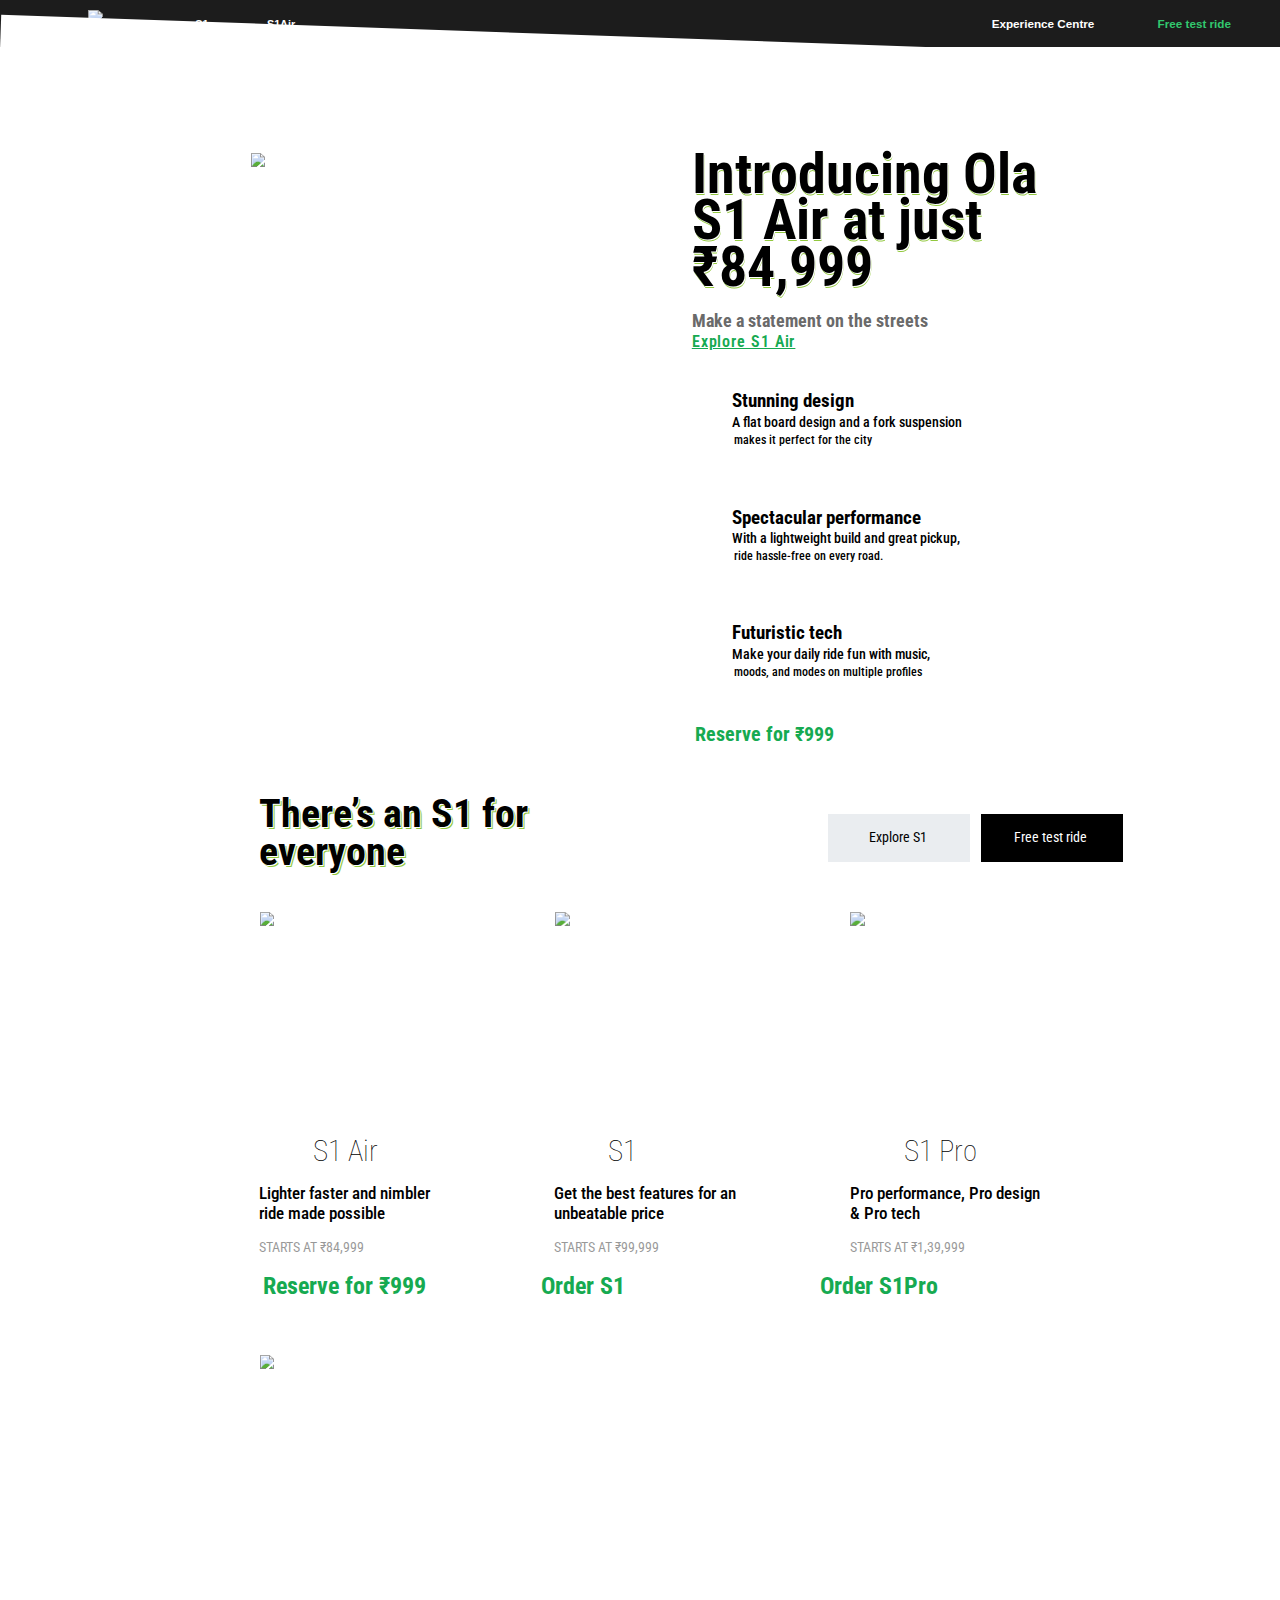
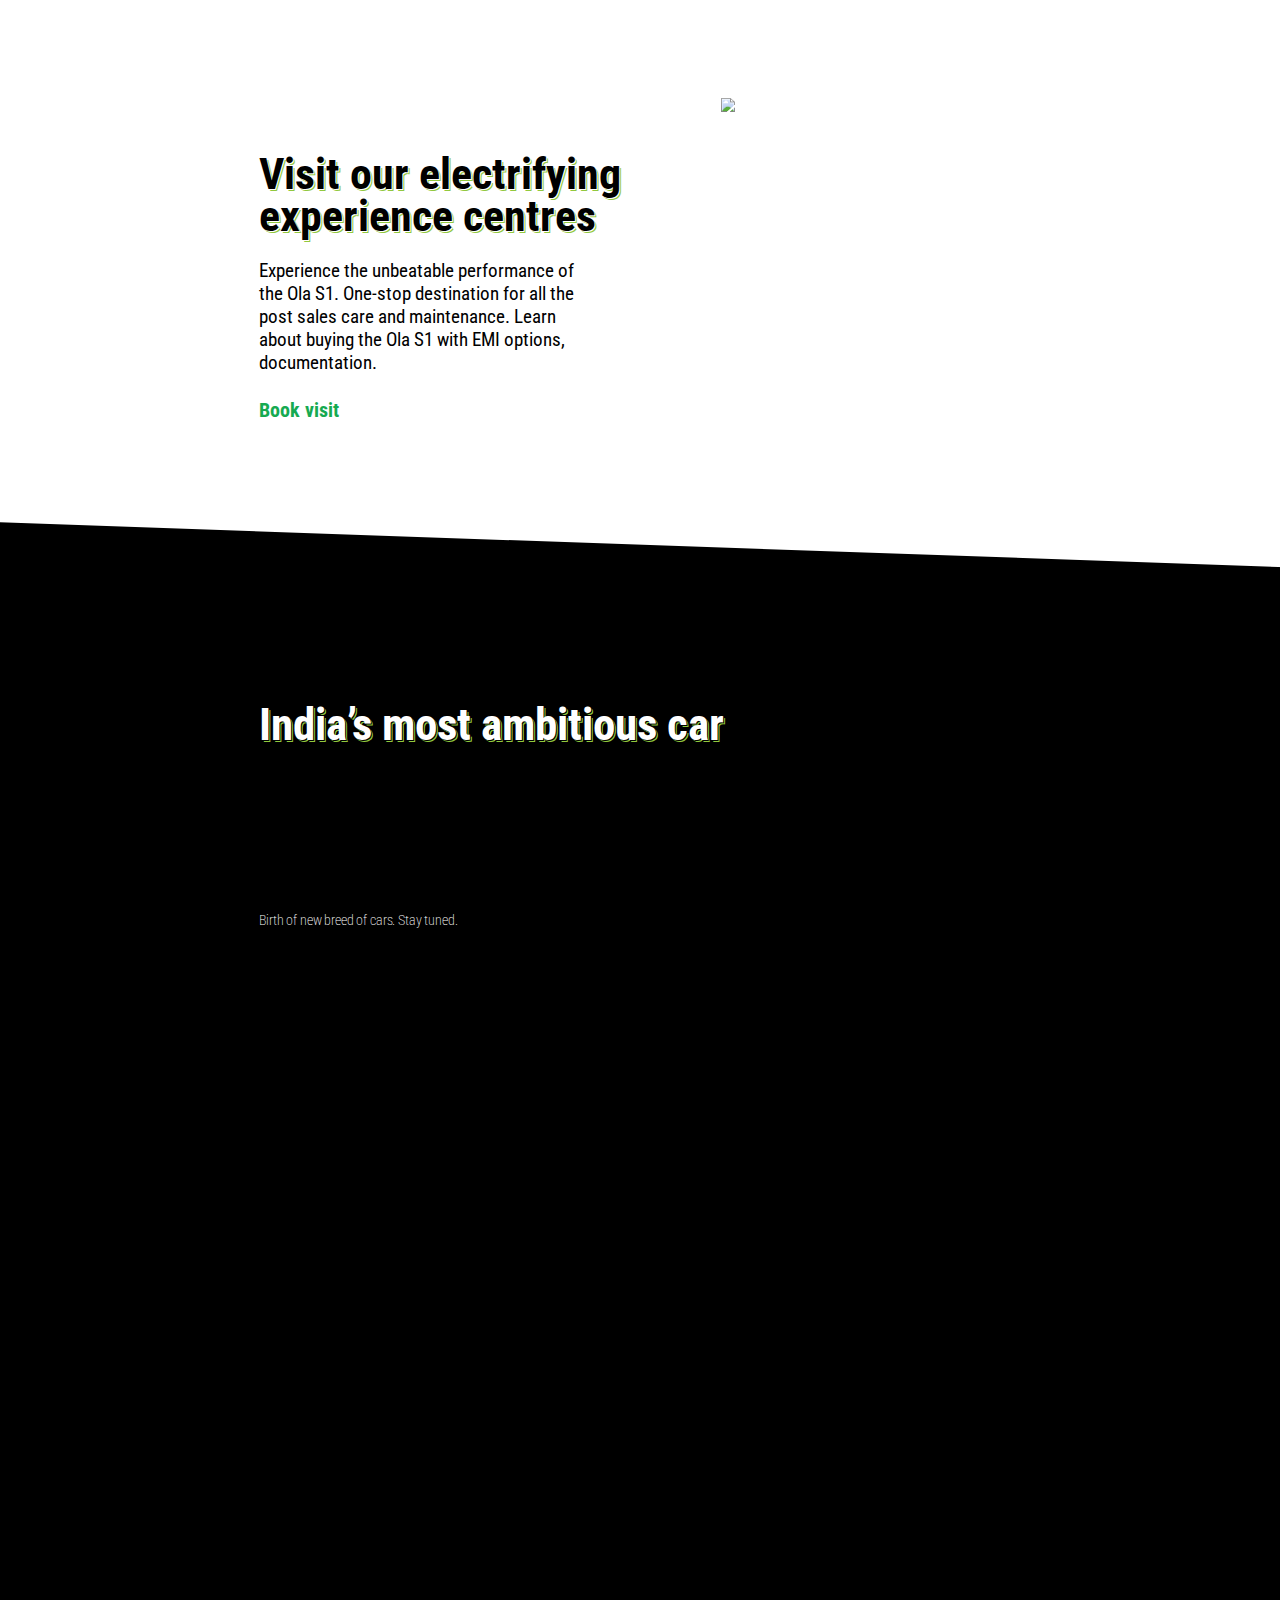
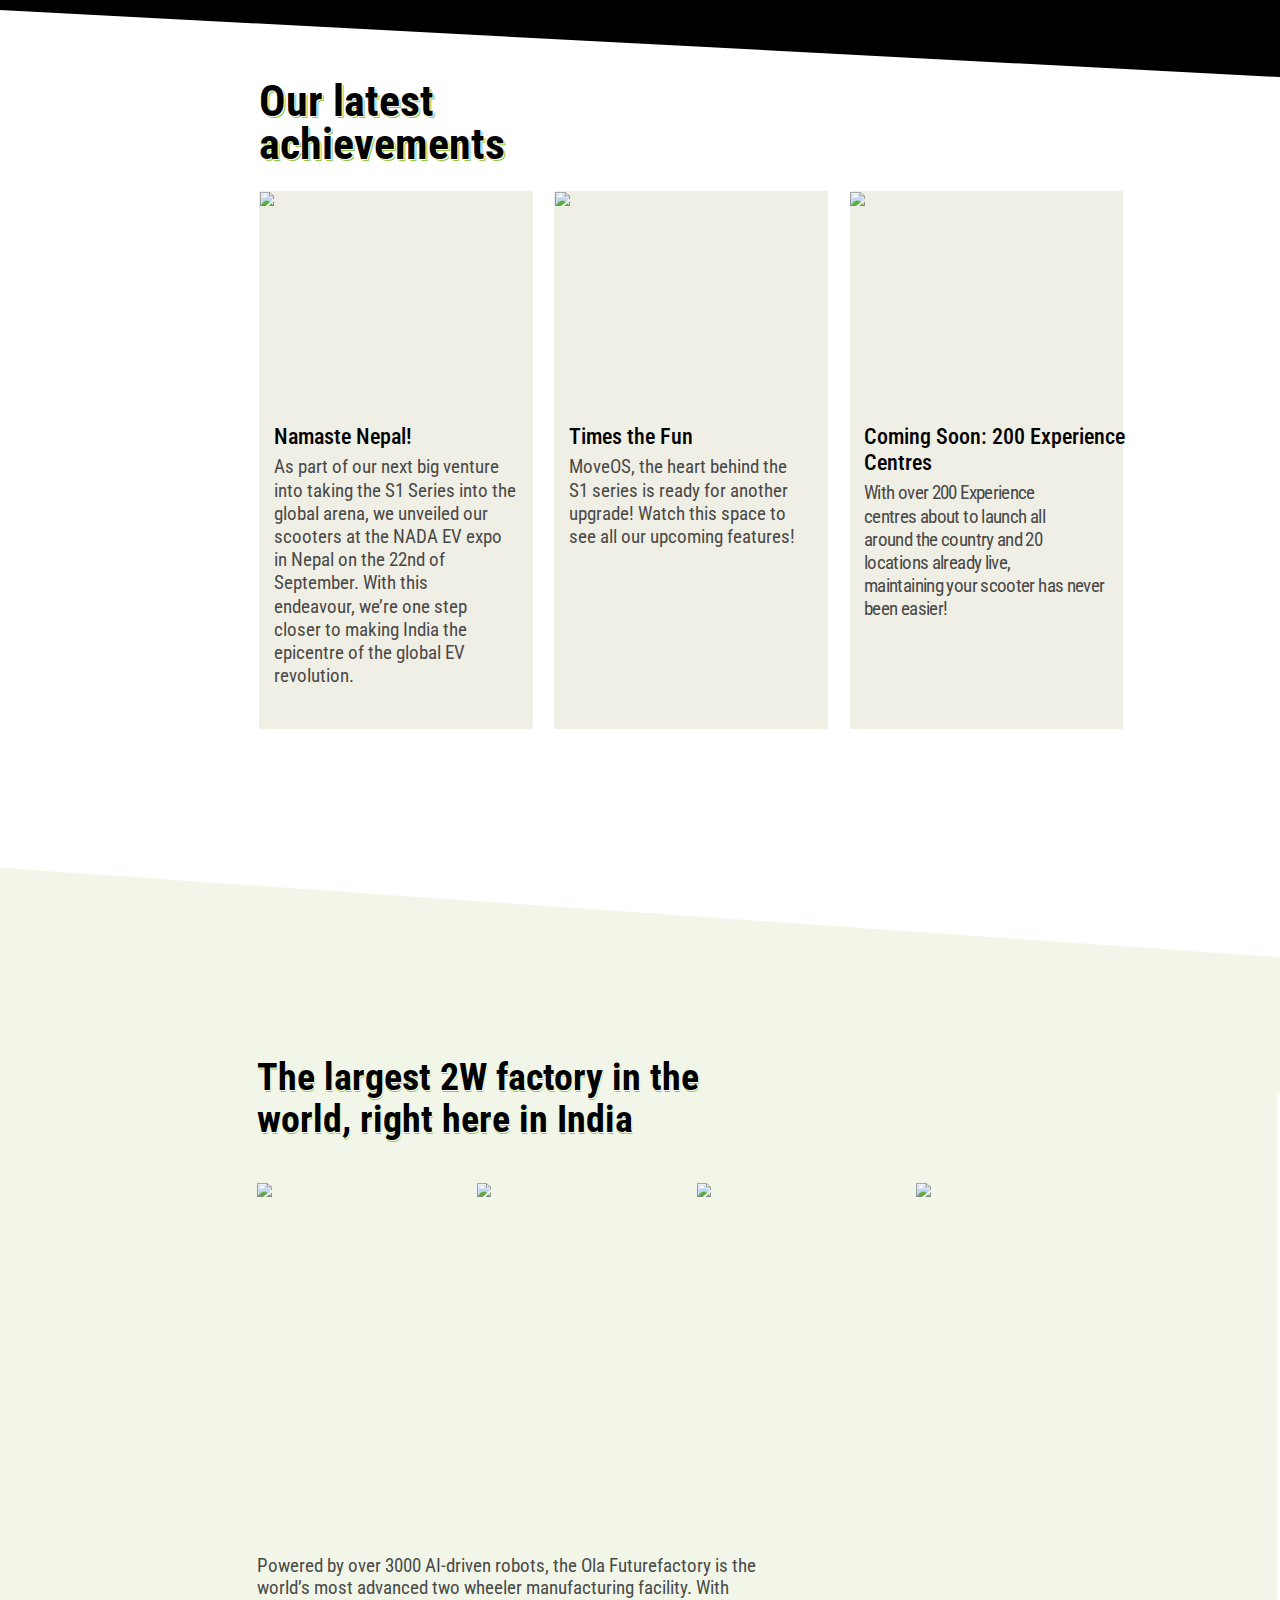
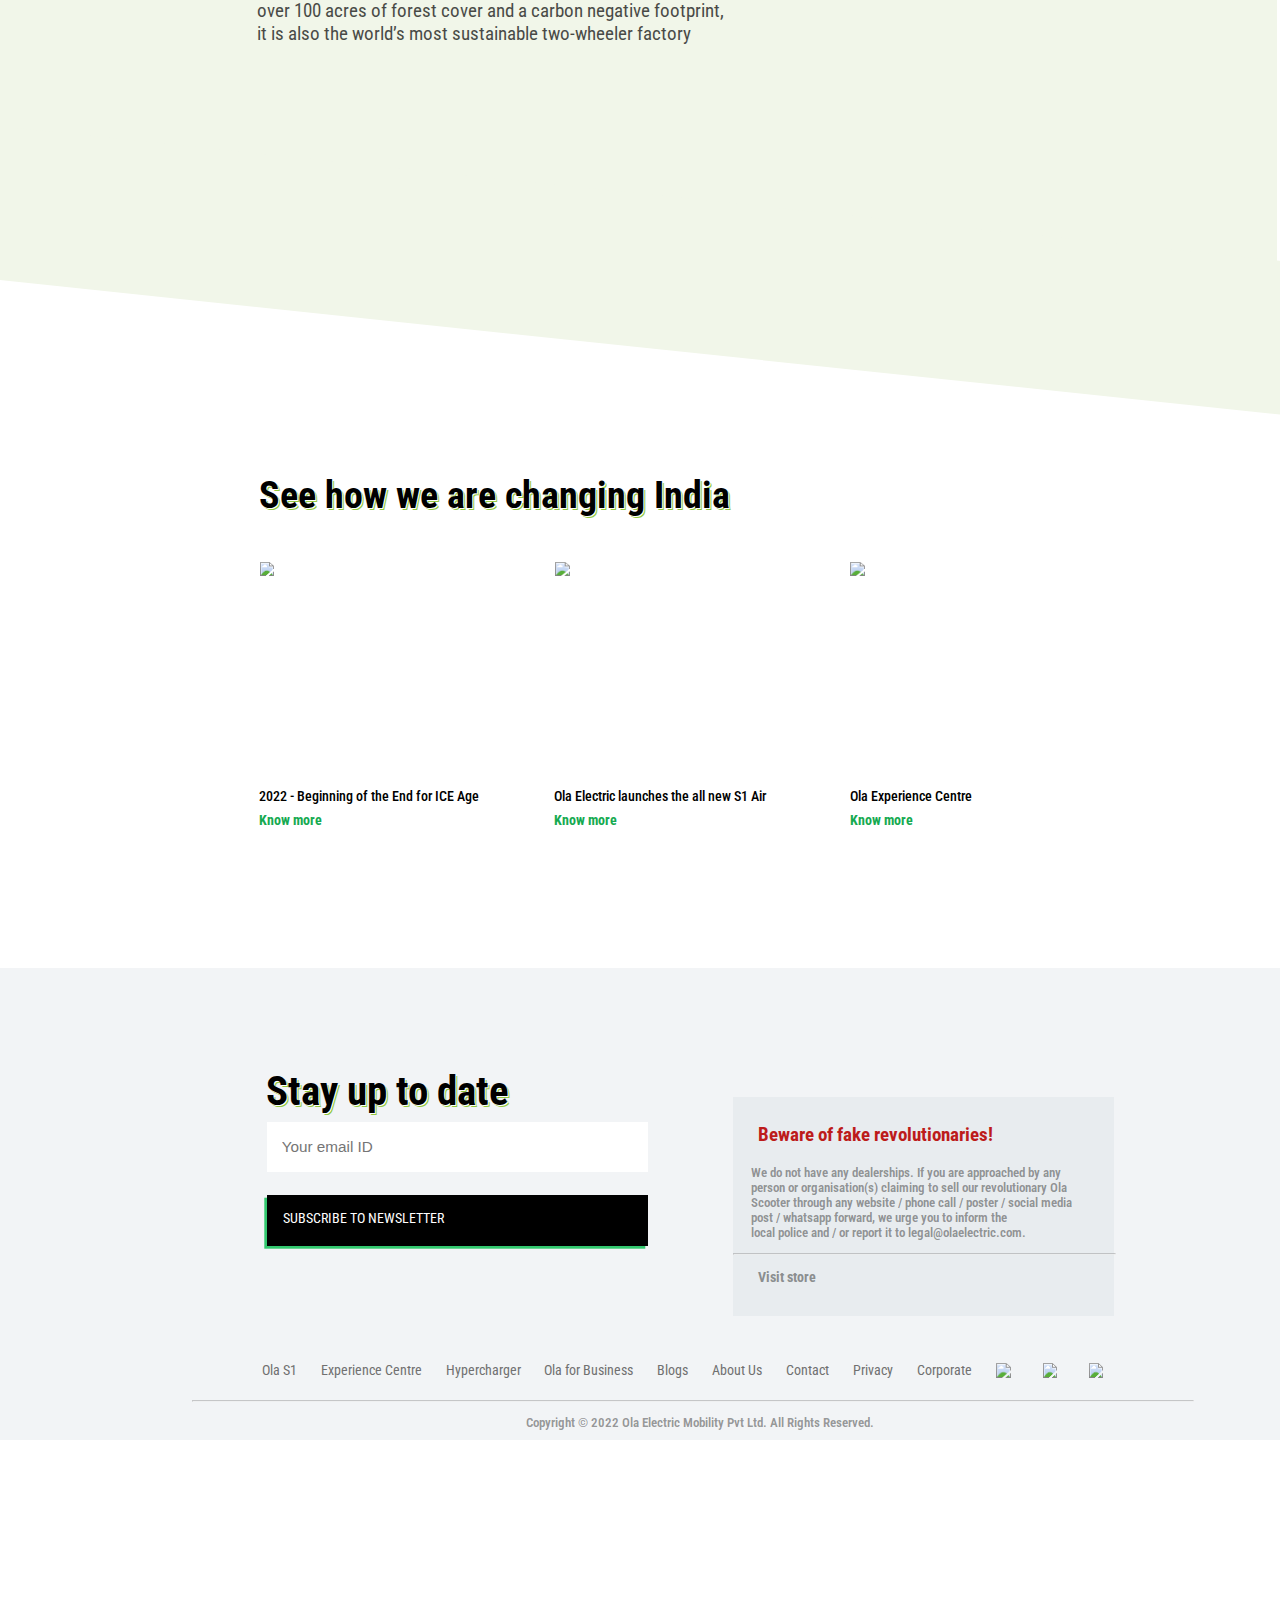
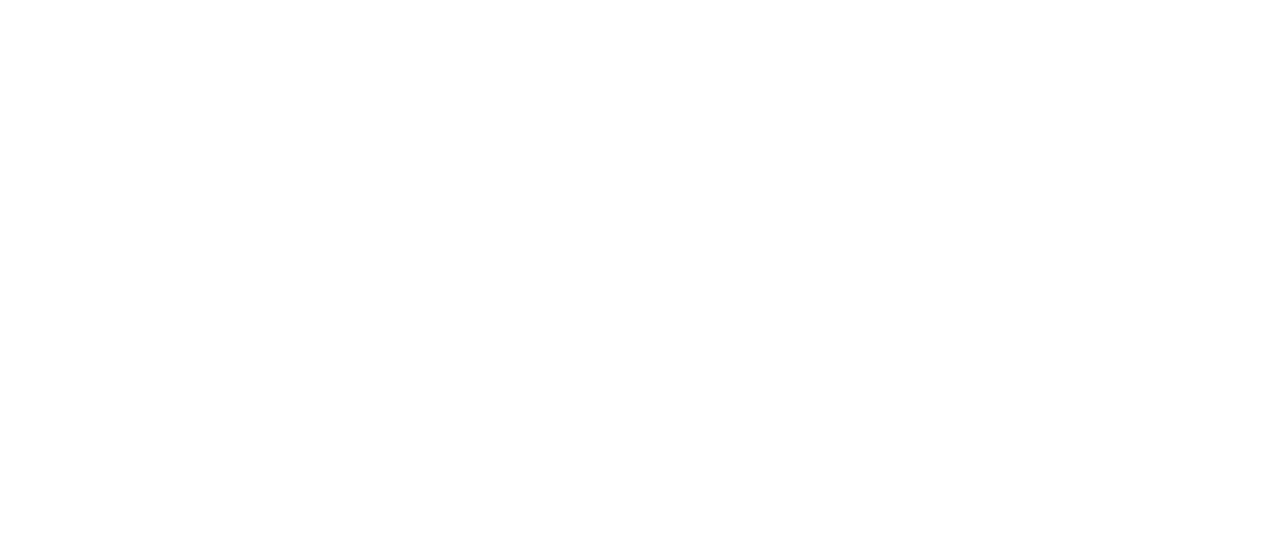
==== commit 67b82c79: "Update index.html" ====
--- a/index.html
+++ b/index.html
@@ -422,5 +422,9 @@
             </p>
         </div>
     </section>
+    <script>
+        // Optional: If you want to dynamically set zoom
+        document.body.style.zoom = "90%";
+    </script>
 </body>
 </html>
